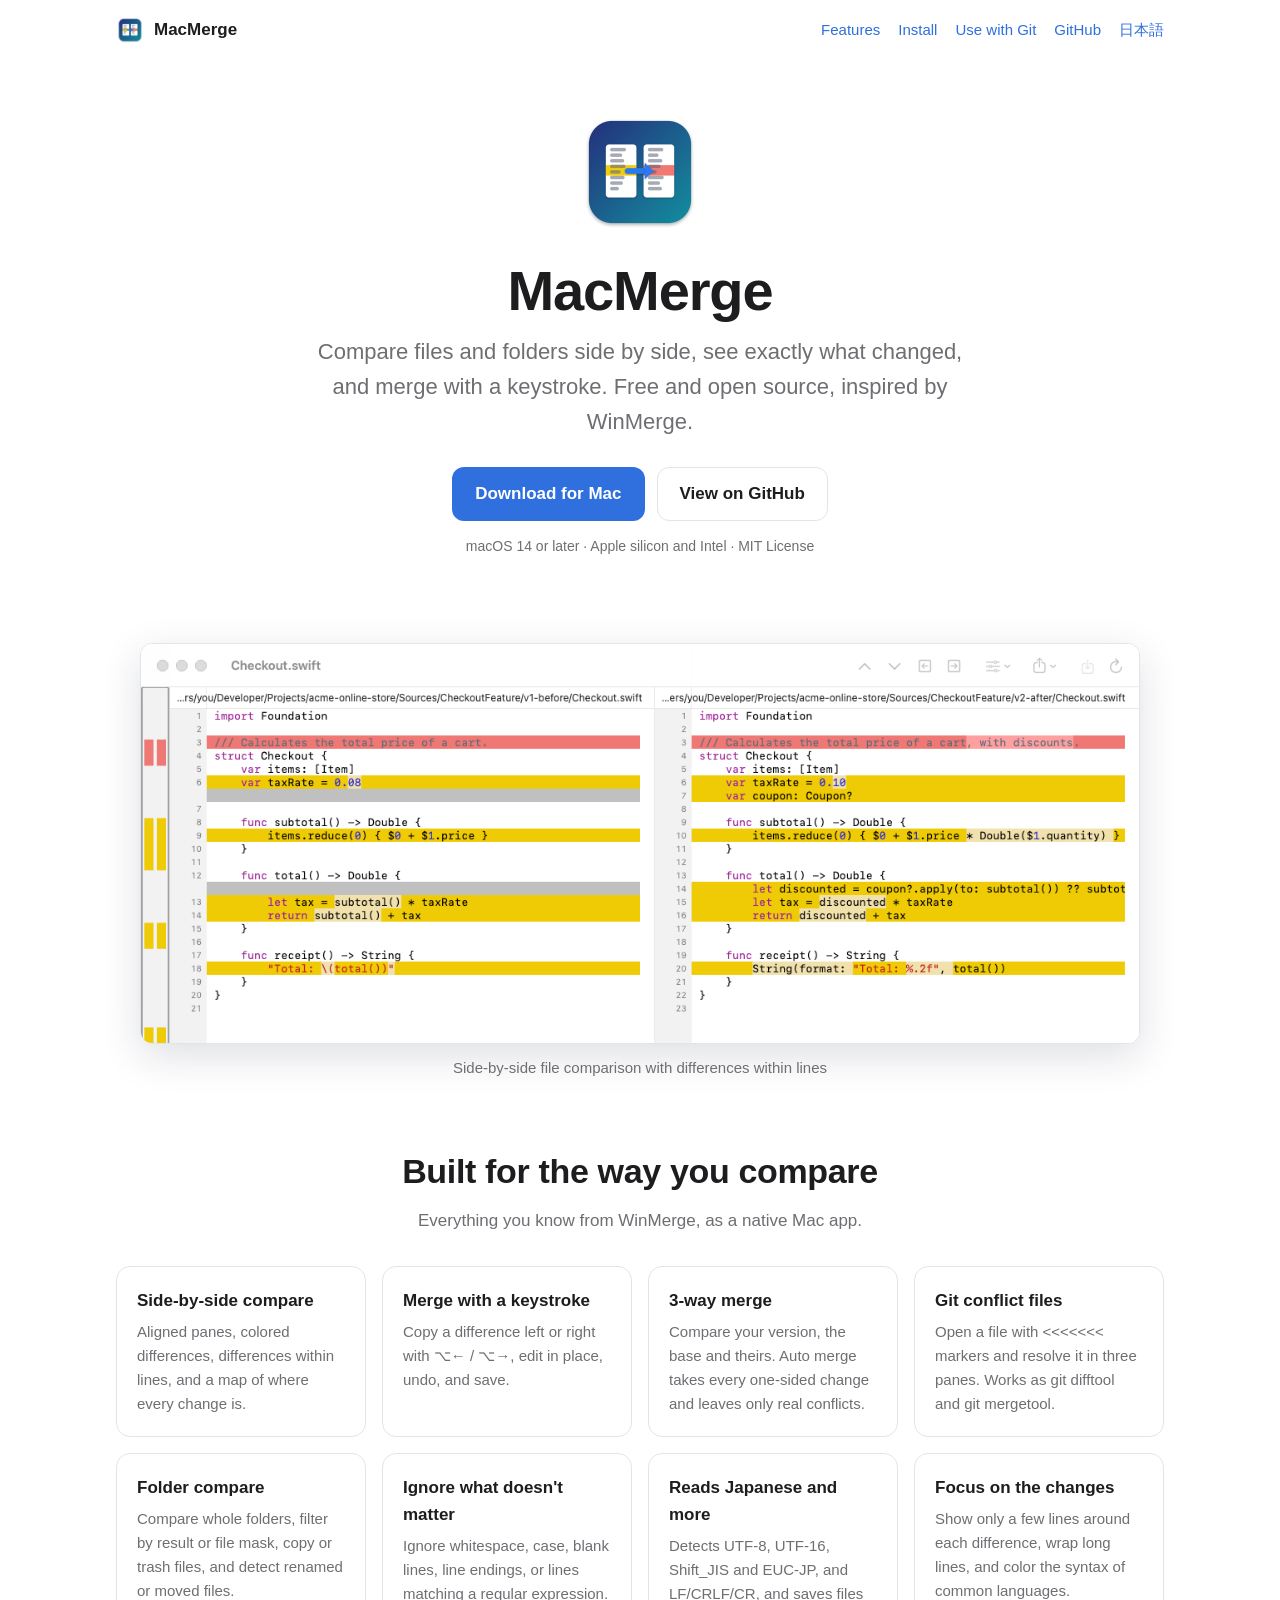
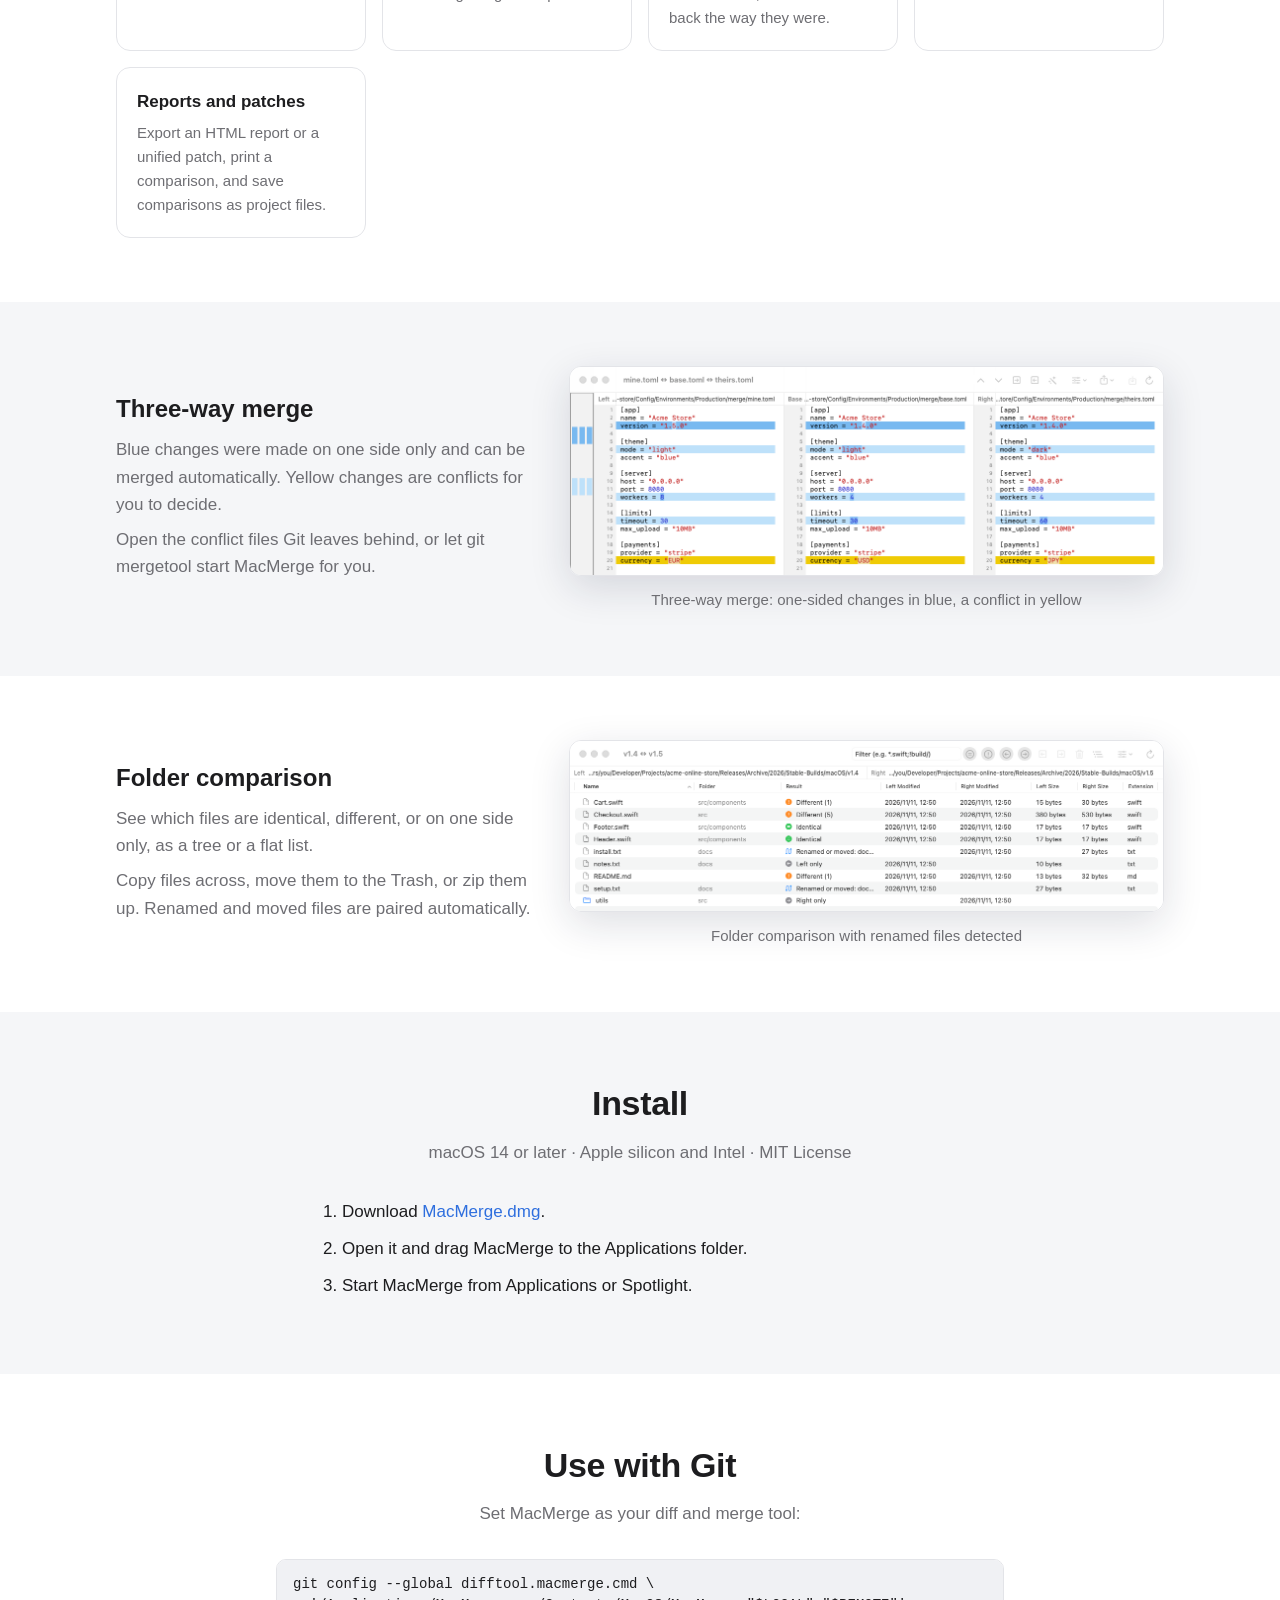
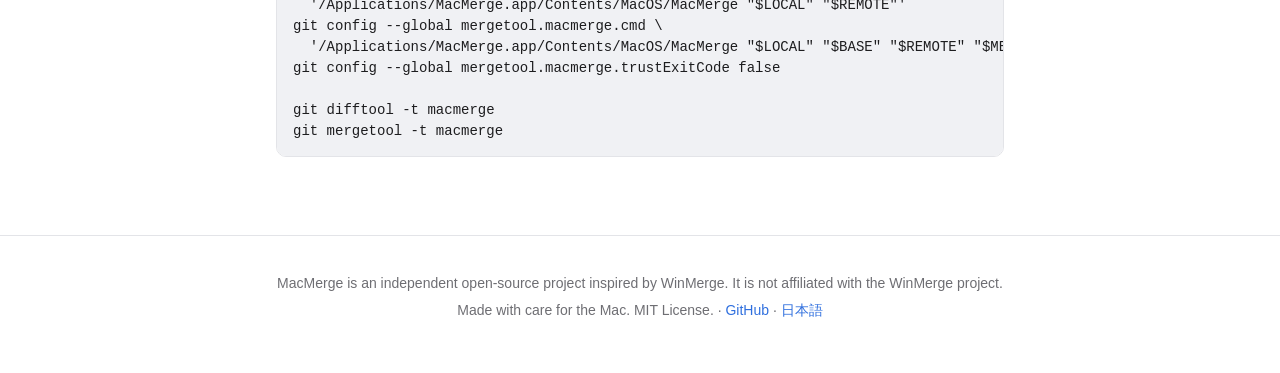
==== site/index.html @ 868717c9 "Add release pipeline, app icon and landing page - App icon (scripts/make-icon.swift draws it) bundle" ====
<!doctype html>
<html lang="en">
<head>
  <meta charset="utf-8">
  <meta name="viewport" content="width=device-width, initial-scale=1">
  <title>MacMerge — Compare and merge files and folders on your Mac</title>
  <meta name="description" content="A free, open-source file and folder comparison tool for macOS, inspired by WinMerge.">
  <meta property="og:title" content="MacMerge">
  <meta property="og:description" content="A free, open-source file and folder comparison tool for macOS, inspired by WinMerge.">
  <meta property="og:image" content="https://macmerge.pages.dev/images/file-en.png">
  <meta name="twitter:card" content="summary_large_image">
  <link rel="alternate" hreflang="ja" href="https://macmerge.pages.dev/ja/">
  <link rel="alternate" hreflang="en" href="https://macmerge.pages.dev/">
  <link rel="icon" href="favicon.png">
  <link rel="stylesheet" href="style.css">
</head>
<body>
  <div class="wrap">
    <header class="top">
      <a class="brand" href="./"><img src="images/icon.png" alt="">MacMerge</a>
      <nav>
        <a class="section-link" href="#features">Features</a>
        <a class="section-link" href="#install">Install</a>
        <a class="section-link" href="#git">Use with Git</a>
        <a href="https://github.com/HabaSugito/MacMerge">GitHub</a>
        <a href="ja/" hreflang="ja">日本語</a>
      </nav>
    </header>

    <div class="hero">
      <img class="icon" src="images/icon.png" alt="MacMerge icon">
      <h1>MacMerge</h1>
      <p class="lead">Compare files and folders side by side, see exactly what changed, and merge with a keystroke. Free and open source, inspired by WinMerge.</p>
      <div class="buttons">
        <a class="button primary" href="https://github.com/HabaSugito/MacMerge/releases/latest/download/MacMerge.dmg">Download for Mac</a>
        <a class="button" href="https://github.com/HabaSugito/MacMerge">View on GitHub</a>
      </div>
      <p class="meta">macOS 14 or later · Apple silicon and Intel · MIT License</p>
    </div>

    <figure class="shot">
      <img src="images/file-en.png" alt="Side-by-side file comparison with differences within lines" width="1200" height="480">
      <figcaption>Side-by-side file comparison with differences within lines</figcaption>
    </figure>
  </div>

  <section id="features">
    <div class="wrap">
      <h2>Built for the way you compare</h2>
      <p class="sub">Everything you know from WinMerge, as a native Mac app.</p>
      <div class="grid">
        <div class="card"><h3>Side-by-side compare</h3><p>Aligned panes, colored differences, differences within lines, and a map of where every change is.</p></div>
        <div class="card"><h3>Merge with a keystroke</h3><p>Copy a difference left or right with ⌥← / ⌥→, edit in place, undo, and save.</p></div>
        <div class="card"><h3>3-way merge</h3><p>Compare your version, the base and theirs. Auto merge takes every one-sided change and leaves only real conflicts.</p></div>
        <div class="card"><h3>Git conflict files</h3><p>Open a file with &lt;&lt;&lt;&lt;&lt;&lt;&lt; markers and resolve it in three panes. Works as git difftool and git mergetool.</p></div>
        <div class="card"><h3>Folder compare</h3><p>Compare whole folders, filter by result or file mask, copy or trash files, and detect renamed or moved files.</p></div>
        <div class="card"><h3>Ignore what doesn&#x27;t matter</h3><p>Ignore whitespace, case, blank lines, line endings, or lines matching a regular expression.</p></div>
        <div class="card"><h3>Reads Japanese and more</h3><p>Detects UTF-8, UTF-16, Shift_JIS and EUC-JP, and LF/CRLF/CR, and saves files back the way they were.</p></div>
        <div class="card"><h3>Focus on the changes</h3><p>Show only a few lines around each difference, wrap long lines, and color the syntax of common languages.</p></div>
        <div class="card"><h3>Reports and patches</h3><p>Export an HTML report or a unified patch, print a comparison, and save comparisons as project files.</p></div>
      </div>
    </div>
  </section>

  <section class="alt">
    <div class="wrap split">
      <div><h3>Three-way merge</h3><p>Blue changes were made on one side only and can be merged automatically. Yellow changes are conflicts for you to decide.</p><p>Open the conflict files Git leaves behind, or let git mergetool start MacMerge for you.</p></div>
      <figure class="shot" style="margin:0">
        <img src="images/merge-en.png" alt="Three-way merge: one-sided changes in blue, a conflict in yellow" width="1200" height="420">
        <figcaption>Three-way merge: one-sided changes in blue, a conflict in yellow</figcaption>
      </figure>
    </div>
  </section>

  <section>
    <div class="wrap split">
      <div><h3>Folder comparison</h3><p>See which files are identical, different, or on one side only, as a tree or a flat list.</p><p>Copy files across, move them to the Trash, or zip them up. Renamed and moved files are paired automatically.</p></div>
      <figure class="shot" style="margin:0">
        <img src="images/folder-en.png" alt="Folder comparison with renamed files detected" width="1200" height="345">
        <figcaption>Folder comparison with renamed files detected</figcaption>
      </figure>
    </div>
  </section>

  <section class="alt" id="install">
    <div class="wrap">
      <h2>Install</h2>
      <p class="sub">macOS 14 or later · Apple silicon and Intel · MIT License</p>
      <ol class="steps">
        <li>Download <a href="https://github.com/HabaSugito/MacMerge/releases/latest/download/MacMerge.dmg">MacMerge.dmg</a>.</li>
        <li>Open it and drag MacMerge to the Applications folder.</li>
        <li>Start MacMerge from Applications or Spotlight.</li>
      </ol>
    </div>
  </section>

  <section id="git">
    <div class="wrap" style="max-width:760px">
      <h2>Use with Git</h2>
      <p class="sub">Set MacMerge as your diff and merge tool:</p>
      <pre><code>git config --global difftool.macmerge.cmd \
  &#x27;/Applications/MacMerge.app/Contents/MacOS/MacMerge &quot;$LOCAL&quot; &quot;$REMOTE&quot;&#x27;
git config --global mergetool.macmerge.cmd \
  &#x27;/Applications/MacMerge.app/Contents/MacOS/MacMerge &quot;$LOCAL&quot; &quot;$BASE&quot; &quot;$REMOTE&quot; &quot;$MERGED&quot;&#x27;
git config --global mergetool.macmerge.trustExitCode false

git difftool -t macmerge
git mergetool -t macmerge</code></pre>
    </div>
  </section>

  <footer>
    <div class="wrap">
      <p>MacMerge is an independent open-source project inspired by WinMerge. It is not affiliated with the WinMerge project.</p>
      <p>Made with care for the Mac. MIT License. · <a href="https://github.com/HabaSugito/MacMerge">GitHub</a> · <a href="ja/">日本語</a></p>
    </div>
  </footer>
</body>
</html>
---- site/style.css ----
:root {
  --bg: #ffffff;
  --bg-alt: #f5f6f8;
  --text: #1d1d1f;
  --muted: #6e6e73;
  --border: #e3e4e8;
  --accent: #2f6fde;
  --accent-text: #ffffff;
  --code-bg: #f0f1f4;
  --shadow: 0 12px 40px rgba(20, 30, 60, 0.14);
}
@media (prefers-color-scheme: dark) {
  :root {
    --bg: #111214;
    --bg-alt: #1a1b1e;
    --text: #f2f2f4;
    --muted: #a1a1a8;
    --border: #2c2d31;
    --accent: #4d8bf5;
    --code-bg: #202125;
    --shadow: 0 12px 40px rgba(0, 0, 0, 0.5);
  }
}
* { box-sizing: border-box; }
html { -webkit-text-size-adjust: 100%; }
body {
  margin: 0;
  font: 17px/1.6 -apple-system, BlinkMacSystemFont, "Hiragino Sans", "Helvetica Neue", sans-serif;
  color: var(--text);
  background: var(--bg);
}
a { color: var(--accent); text-decoration: none; }
a:hover { text-decoration: underline; }
.wrap { max-width: 1080px; margin: 0 auto; padding: 0 16px; }

header.top { display: flex; justify-content: space-between; align-items: center; padding: 16px 0; }
header.top .brand { display: flex; align-items: center; gap: 10px; font-weight: 600; color: var(--text); }
header.top .brand img { width: 28px; height: 28px; }
header.top nav { display: flex; gap: 18px; font-size: 15px; white-space: nowrap; }
@media (max-width: 640px) { header.top nav a.section-link { display: none; } }

.hero { text-align: center; padding: 48px 0 32px; }
.hero img.icon { width: 128px; height: 128px; }
.hero h1 { font-size: clamp(36px, 6vw, 56px); line-height: 1.1; margin: 16px 0 12px; letter-spacing: -0.02em; }
.hero p.lead { font-size: clamp(18px, 2.4vw, 22px); color: var(--muted); max-width: 680px; margin: 0 auto 28px; }
.buttons { display: flex; gap: 12px; justify-content: center; flex-wrap: wrap; }
.button {
  display: inline-flex; align-items: center; gap: 8px;
  padding: 12px 22px; border-radius: 12px; font-weight: 600; font-size: 17px;
  border: 1px solid var(--border); color: var(--text); background: var(--bg);
}
.button.primary { background: var(--accent); color: var(--accent-text); border-color: transparent; }
.button:hover { text-decoration: none; filter: brightness(1.05); }
.hero .meta { margin-top: 14px; font-size: 14px; color: var(--muted); }

.shot { margin: 40px auto 0; max-width: 1000px; }
.shot img { width: 100%; height: auto; display: block; border-radius: 12px; border: 1px solid var(--border); box-shadow: var(--shadow); }
.shot figcaption { text-align: center; color: var(--muted); font-size: 15px; margin-top: 12px; }

section { padding: 64px 0; }
section.alt { background: var(--bg-alt); }
section h2 { font-size: clamp(26px, 3.6vw, 34px); text-align: center; margin: 0 0 8px; letter-spacing: -0.01em; }
section p.sub { text-align: center; color: var(--muted); margin: 0 auto 32px; max-width: 640px; }

.grid { display: grid; grid-template-columns: repeat(auto-fit, minmax(240px, 1fr)); gap: 16px; }
.card { background: var(--bg); border: 1px solid var(--border); border-radius: 14px; padding: 20px; }
section.alt .card { background: var(--bg); }
.card h3 { margin: 0 0 6px; font-size: 17px; }
.card p { margin: 0; color: var(--muted); font-size: 15px; }

.split { display: grid; grid-template-columns: 1fr; gap: 28px; align-items: center; }
@media (min-width: 860px) { .split { grid-template-columns: 1fr 1.4fr; } }
.split h3 { font-size: 24px; margin: 0 0 8px; }
.split p { color: var(--muted); margin: 0 0 8px; }

pre {
  background: var(--code-bg); border: 1px solid var(--border); border-radius: 10px;
  padding: 14px 16px; overflow-x: auto; font-size: 14px; line-height: 1.5;
}
code { font-family: ui-monospace, "SF Mono", Menlo, monospace; }
ol.steps { max-width: 640px; margin: 0 auto; padding-left: 22px; }
ol.steps li { margin-bottom: 10px; }

footer { padding: 32px 0 48px; color: var(--muted); font-size: 14px; text-align: center; border-top: 1px solid var(--border); }
footer p { margin: 4px 0; }
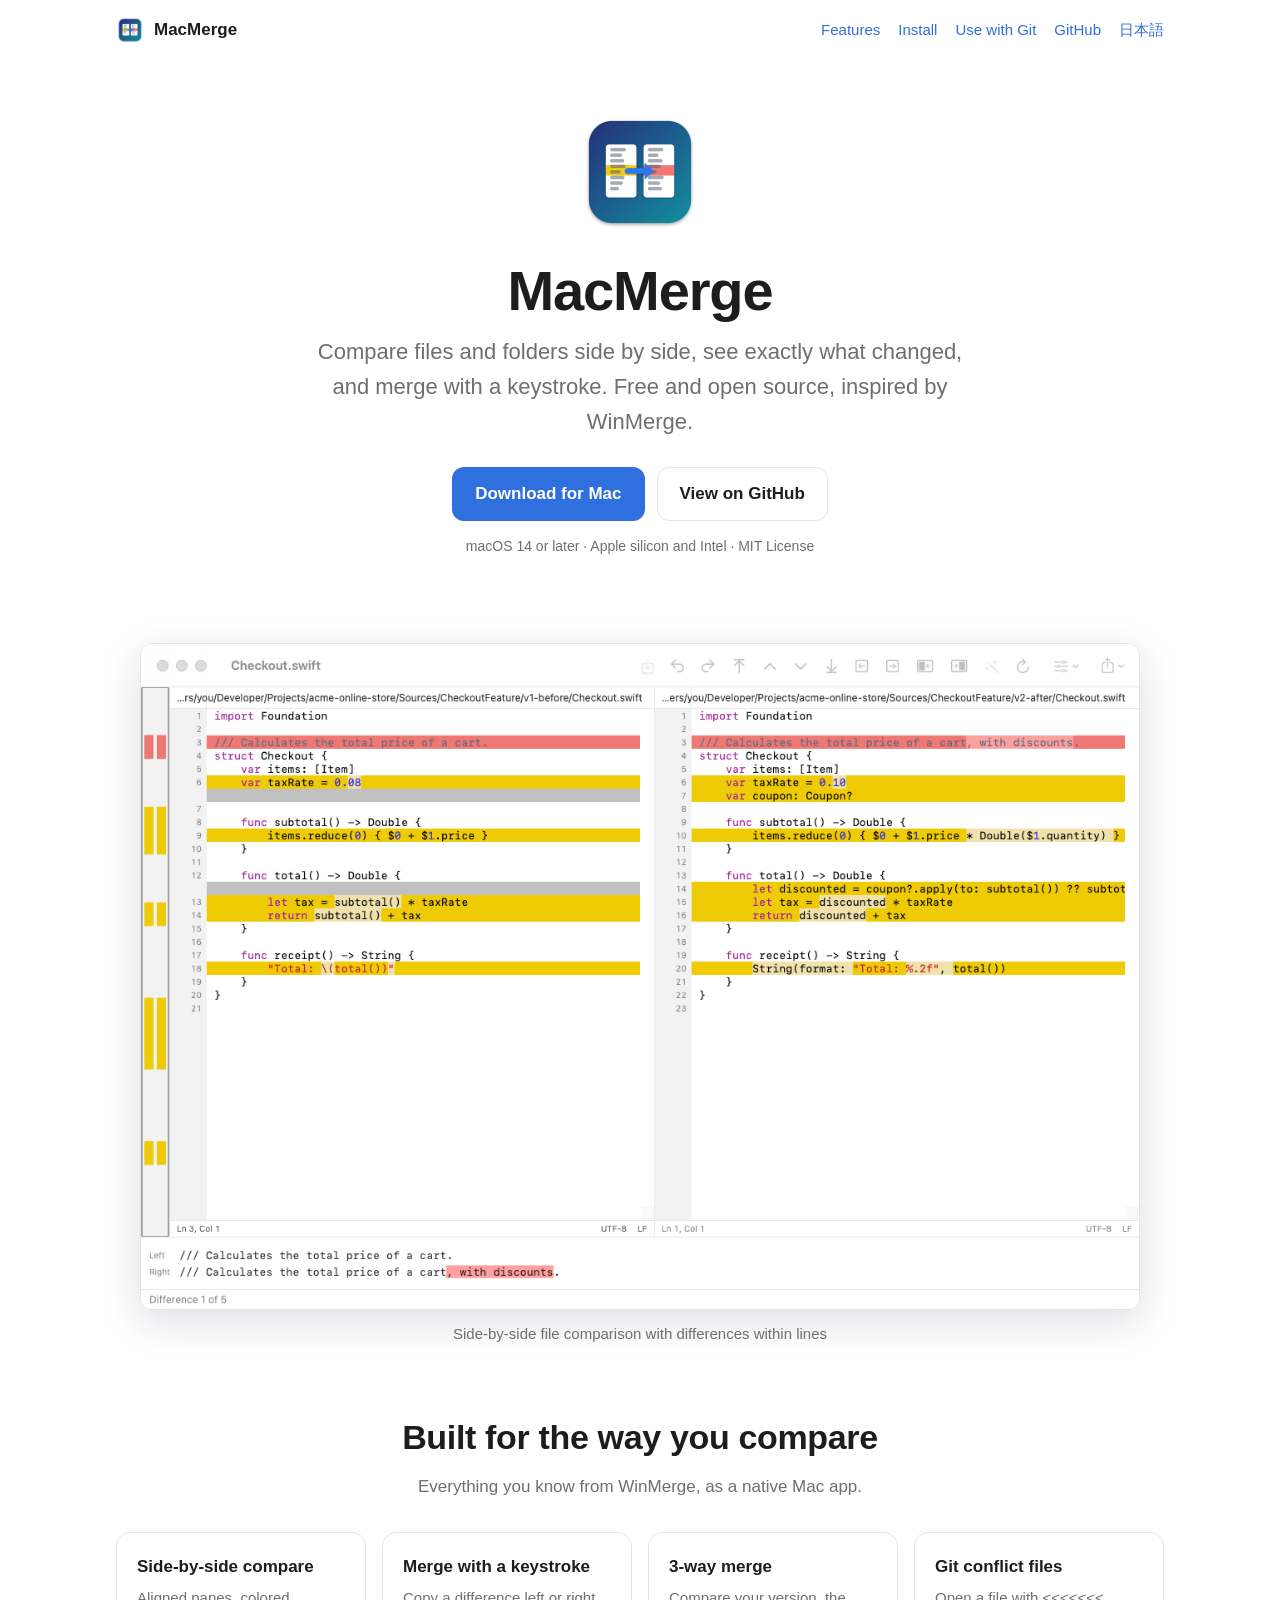
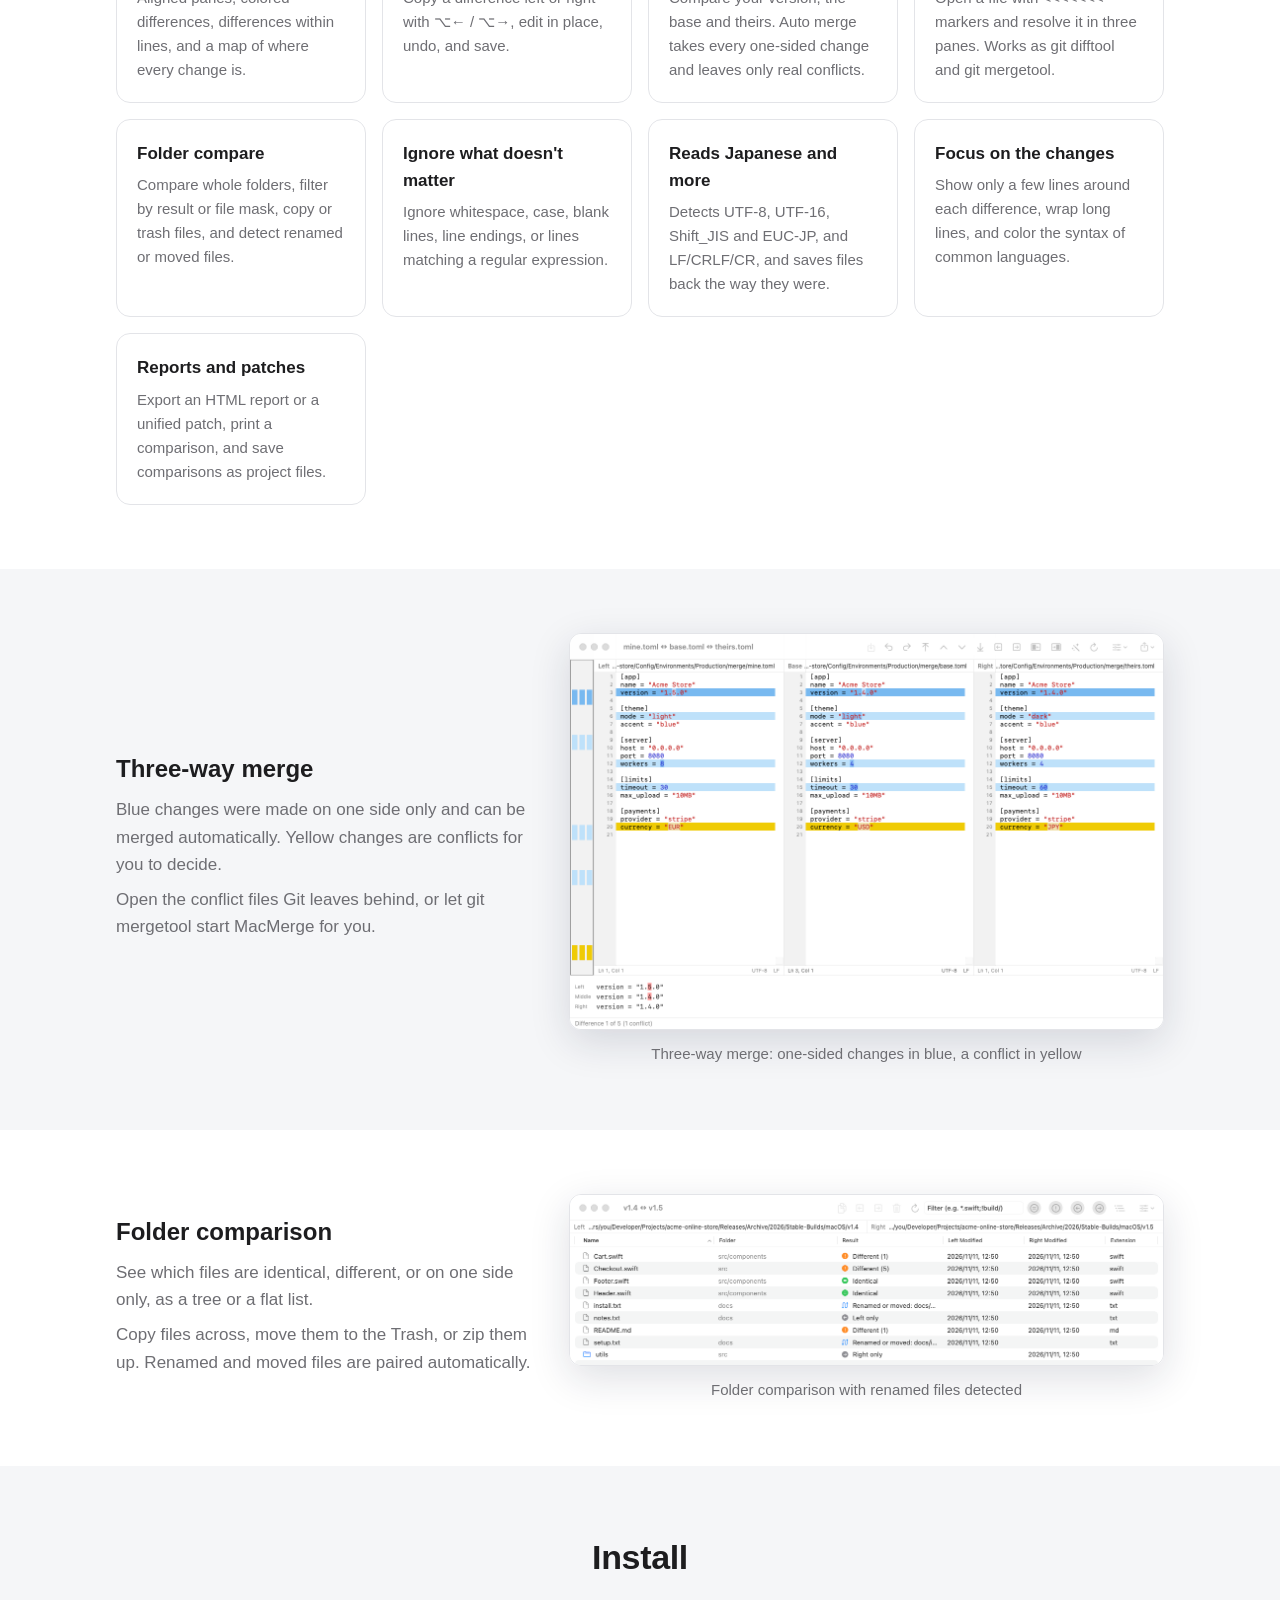
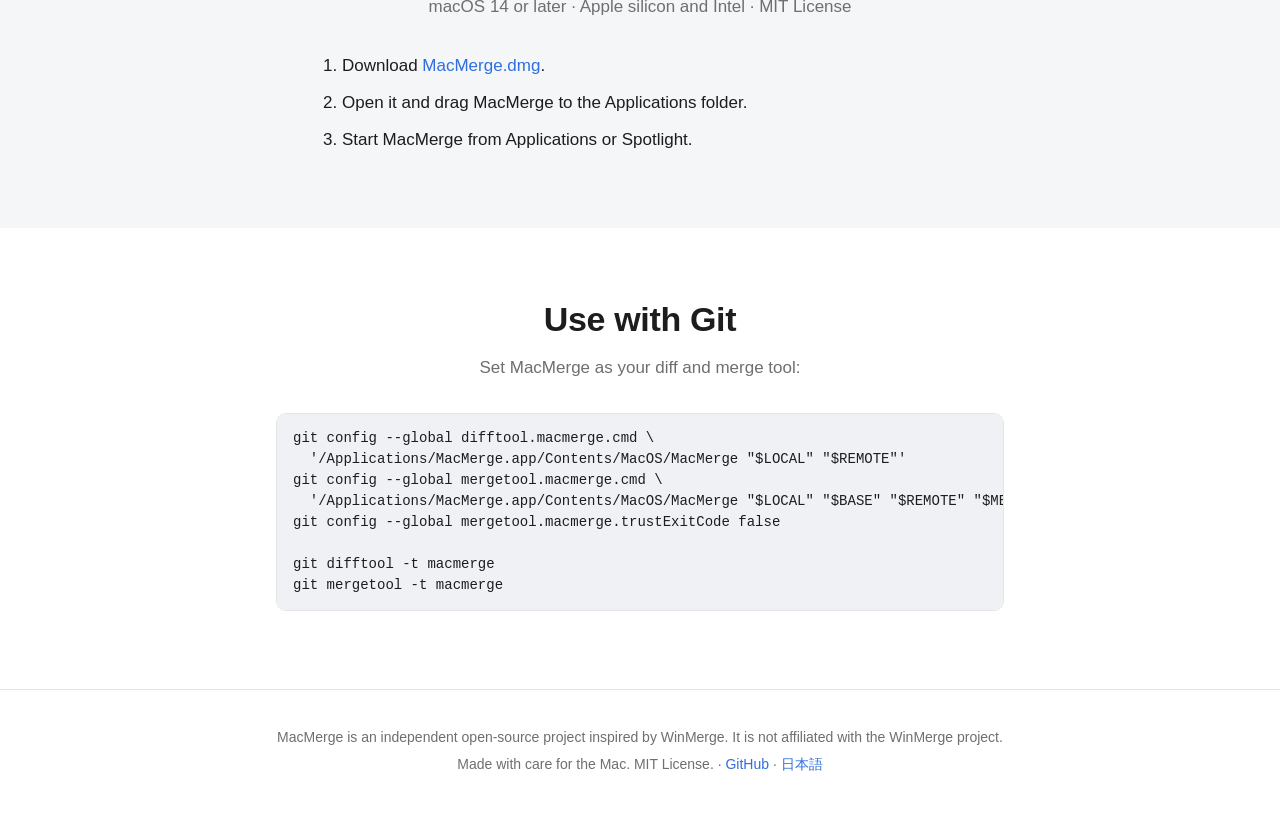
==== commit 5493a657: "Match WinMerge's window layout and workflow - Comparisons open as tabs of one window; a new tab show" ====
--- a/site/index.html
+++ b/site/index.html
@@ -39,7 +39,7 @@
     </div>
 
     <figure class="shot">
-      <img src="images/file-en.png" alt="Side-by-side file comparison with differences within lines" width="1200" height="480">
+      <img src="images/file-en.png" alt="Side-by-side file comparison with differences within lines" width="1200" height="800">
       <figcaption>Side-by-side file comparison with differences within lines</figcaption>
     </figure>
   </div>
@@ -66,7 +66,7 @@
     <div class="wrap split">
       <div><h3>Three-way merge</h3><p>Blue changes were made on one side only and can be merged automatically. Yellow changes are conflicts for you to decide.</p><p>Open the conflict files Git leaves behind, or let git mergetool start MacMerge for you.</p></div>
       <figure class="shot" style="margin:0">
-        <img src="images/merge-en.png" alt="Three-way merge: one-sided changes in blue, a conflict in yellow" width="1200" height="420">
+        <img src="images/merge-en.png" alt="Three-way merge: one-sided changes in blue, a conflict in yellow" width="1200" height="800">
         <figcaption>Three-way merge: one-sided changes in blue, a conflict in yellow</figcaption>
       </figure>
     </div>
